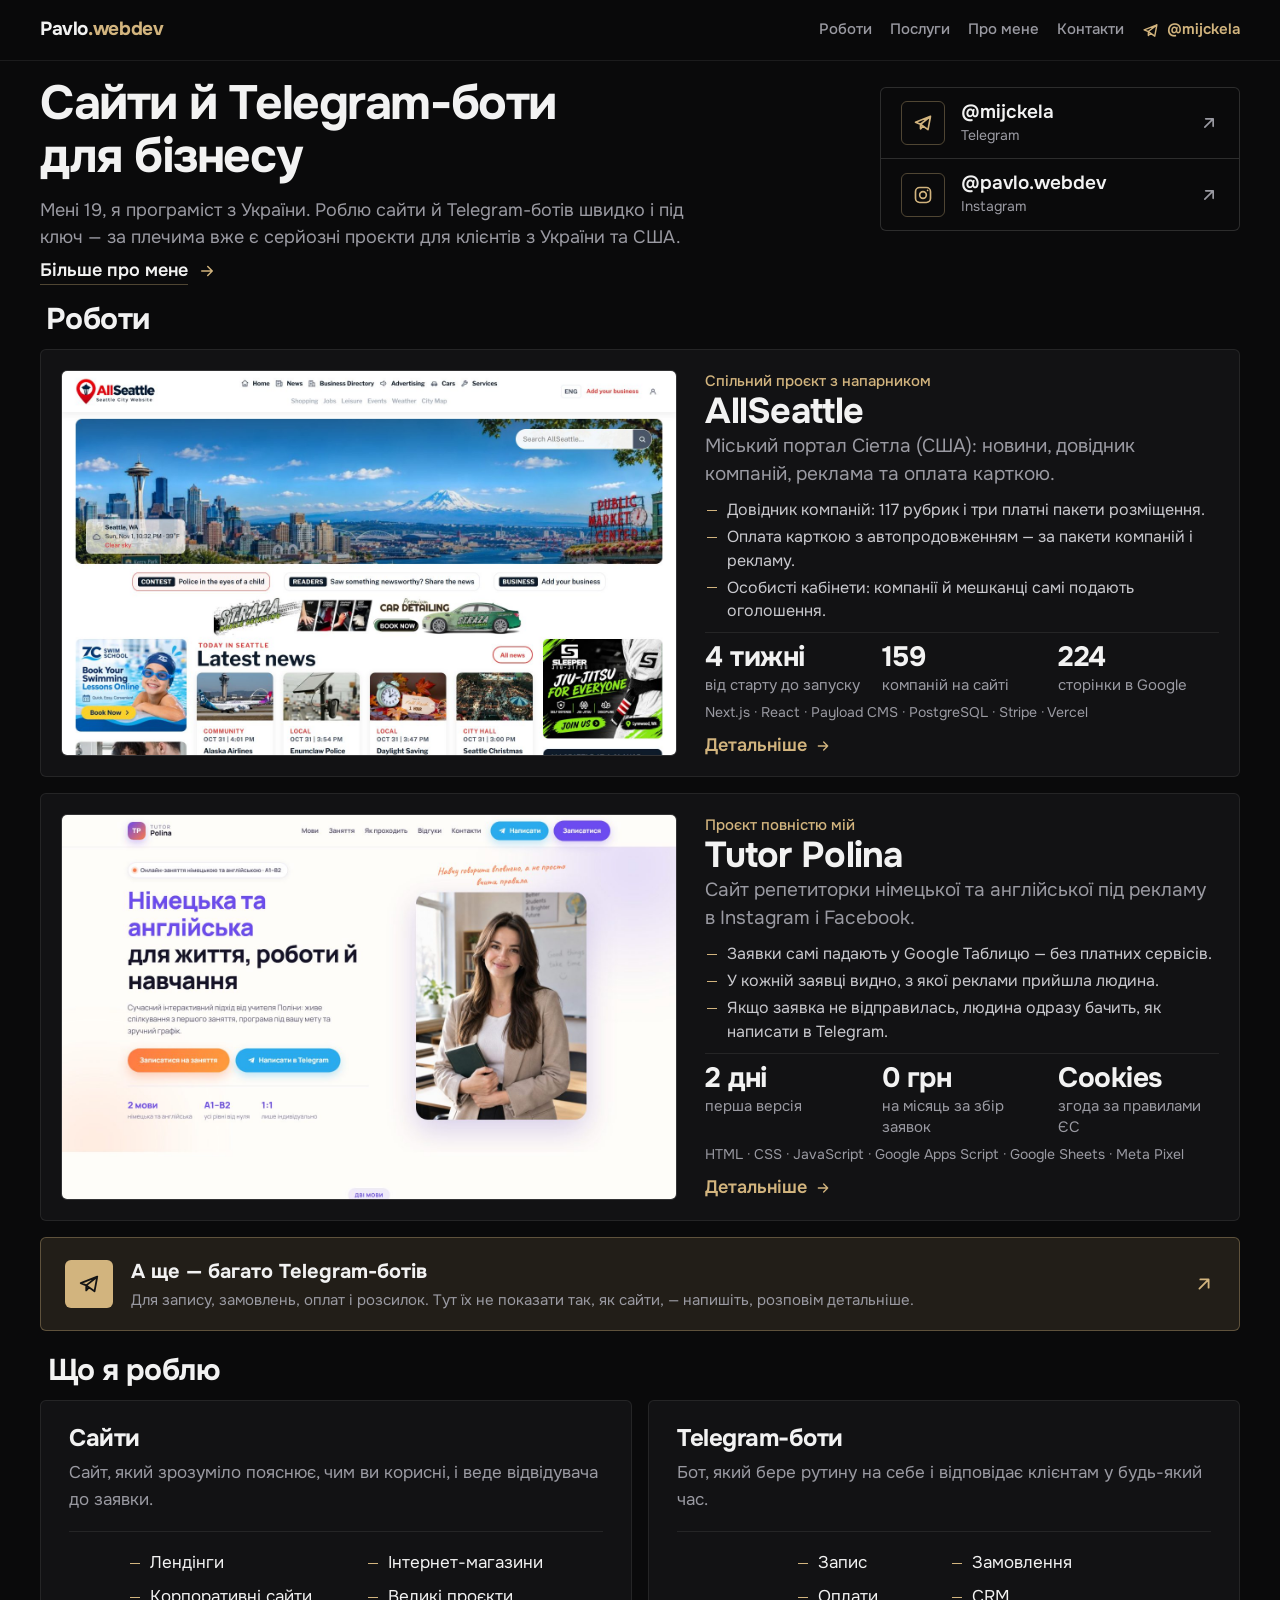
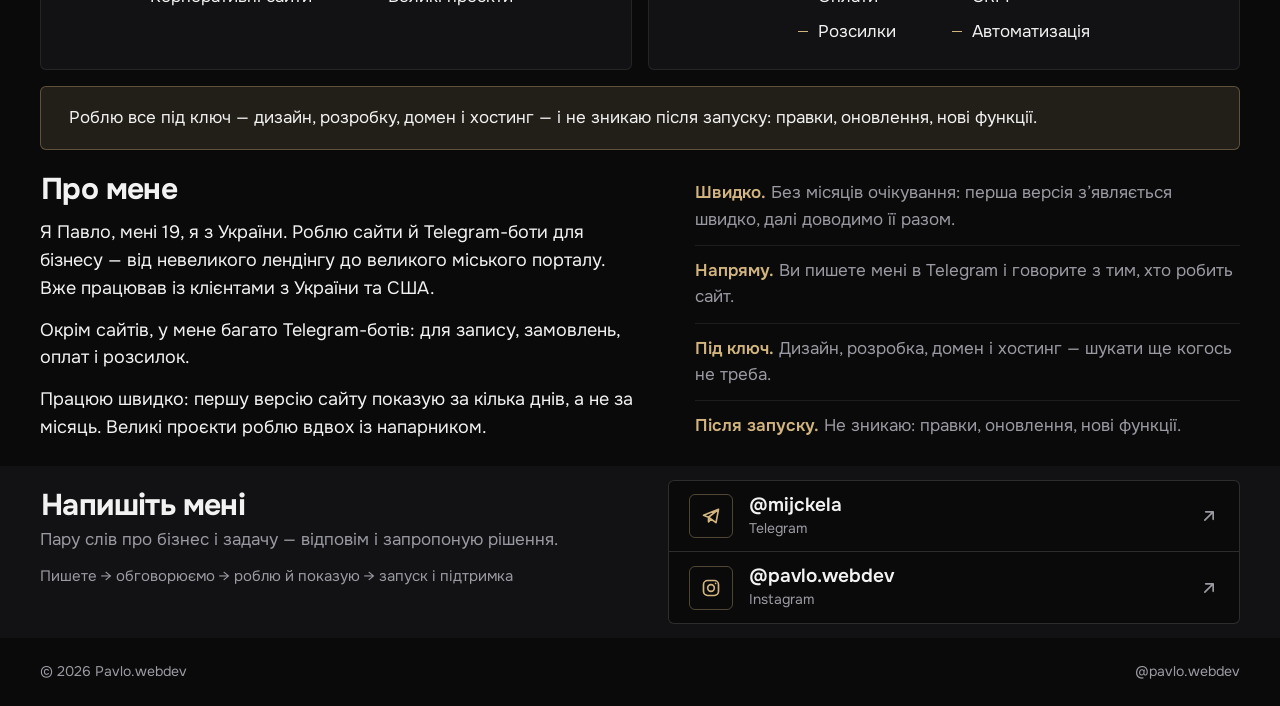
==== index.html @ 4f61b3aa "Portfolio Pavlo.webdev: головна і два кейси (AllSeattle, Tutor Polina) Co-Authored-By: Claude Opus 5" ====
<!doctype html>
<html lang="uk">
<head>
  <meta charset="utf-8">
  <meta name="viewport" content="width=device-width, initial-scale=1">
  <title>Pavlo.webdev — сайти та Telegram-боти під ключ</title>
  <meta name="description" content="Сайти та Telegram-боти під ключ для бізнесу: лендінги, інтернет-магазини, корпоративні сайти, боти для запису, замовлень і оплат. Швидкий запуск і підтримка після запуску.">
  <meta name="theme-color" content="#0A0A0B">

  <meta property="og:type" content="website">
  <meta property="og:locale" content="uk_UA">
  <meta property="og:site_name" content="Pavlo.webdev">
  <meta property="og:title" content="Pavlo.webdev — сайти та Telegram-боти під ключ">
  <meta property="og:description" content="Сайти та Telegram-боти під ключ для бізнесу — швидко. Роботи, послуги та контакти.">
  <meta property="og:image" content="https://mijckela-alt.github.io/pavlo-portfolio/assets/img/avatar-pavlo.png">
  <meta property="og:image:width" content="1080">
  <meta property="og:image:height" content="1080">
  <meta name="twitter:card" content="summary">

  <link rel="icon" type="image/png" href="assets/img/favicon.png">
  <link rel="apple-touch-icon" href="assets/img/apple-touch-icon.png">

  <link rel="preconnect" href="https://fonts.googleapis.com">
  <link rel="preconnect" href="https://fonts.gstatic.com" crossorigin>
  <link href="https://fonts.googleapis.com/css2?family=Onest:wght@400;500;600;700&amp;display=swap" rel="stylesheet">
  <link rel="stylesheet" href="assets/css/style.css">
</head>
<body>
  <a class="skip-link" href="#main">Перейти до змісту</a>

  <header class="header">
    <div class="container header__inner">
      <a class="logo" href="#top" aria-label="Pavlo.webdev — на початок">Pavlo<span>.webdev</span></a>

      <button class="burger" type="button" aria-expanded="false" aria-controls="nav" aria-label="Відкрити меню">
        <span></span><span></span>
      </button>

      <nav class="nav" id="nav" aria-label="Основна навігація">
        <ul class="nav__list">
          <li><a class="nav__link" href="#works">Роботи</a></li>
          <li><a class="nav__link" href="#services">Послуги</a></li>
          <li><a class="nav__link" href="#about">Про мене</a></li>
          <li><a class="nav__link" href="#contacts">Контакти</a></li>
        </ul>
        <a class="nav__tg" href="https://t.me/mijckela" target="_blank" rel="noopener" data-tg>
          <svg viewBox="0 0 24 24" fill="none" stroke="currentColor" stroke-width="2" stroke-linecap="round" stroke-linejoin="round" aria-hidden="true"><path d="M21 4 3 11l6 2.5M21 4l-3 16-9-6.5M21 4 9 13.5V19l3-3.2"/></svg>
          @mijckela
        </a>
      </nav>
    </div>
  </header>

  <main id="main">
    <section class="hero" id="top">
      <div class="container hero__grid">
        <div>
          <h1 class="hero__title">Сайти й <span class="nowrap">Telegram-боти</span><br> для бізнесу</h1>
          <p class="hero__bio">Мені 19, я програміст з України. Роблю сайти й Telegram-ботів швидко і під ключ — за плечима вже є серйозні проєкти для клієнтів з України та США.</p>
          <div class="hero__links">
            <a class="hero__about" href="#about">
              <span>Більше про мене</span>
              <svg viewBox="0 0 24 24" fill="none" stroke="currentColor" stroke-width="2" stroke-linecap="round" stroke-linejoin="round" aria-hidden="true"><path d="M5 12h14M13 6l6 6-6 6"/></svg>
            </a>
          </div>
        </div>

        <ul class="contacts__links hero__contacts" aria-label="Контакти">
          <li>
            <a class="contact-link" href="https://t.me/mijckela" target="_blank" rel="noopener" data-tg>
              <span class="contact-link__icon">
                <svg viewBox="0 0 24 24" fill="none" stroke="currentColor" stroke-width="2" stroke-linecap="round" stroke-linejoin="round" aria-hidden="true"><path d="M21 4 3 11l6 2.5M21 4l-3 16-9-6.5M21 4 9 13.5V19l3-3.2"/></svg>
              </span>
              <span class="contact-link__text">
                <span class="contact-link__handle">@mijckela</span>
                <span class="contact-link__name">Telegram</span>
              </span>
              <svg class="contact-link__arrow" viewBox="0 0 24 24" fill="none" stroke="currentColor" stroke-width="2" stroke-linecap="round" stroke-linejoin="round" aria-hidden="true"><path d="M7 17 17 7M8 7h9v9"/></svg>
            </a>
          </li>
          <li>
            <a class="contact-link" href="https://instagram.com/pavlo.webdev" target="_blank" rel="noopener">
              <span class="contact-link__icon">
                <svg viewBox="0 0 24 24" fill="none" stroke="currentColor" stroke-width="2" stroke-linecap="round" stroke-linejoin="round" aria-hidden="true"><rect x="3" y="3" width="18" height="18" rx="5"/><circle cx="12" cy="12" r="4"/><path d="M17.5 6.5h.01"/></svg>
              </span>
              <span class="contact-link__text">
                <span class="contact-link__handle">@pavlo.webdev</span>
                <span class="contact-link__name">Instagram</span>
              </span>
              <svg class="contact-link__arrow" viewBox="0 0 24 24" fill="none" stroke="currentColor" stroke-width="2" stroke-linecap="round" stroke-linejoin="round" aria-hidden="true"><path d="M7 17 17 7M8 7h9v9"/></svg>
            </a>
          </li>
        </ul>
      </div>
    </section>

    <section class="section section--first" id="works" aria-labelledby="works-title">
      <div class="container">
        <h2 class="section__title section__head" id="works-title">Роботи</h2>

        <div class="works">
          <article class="work">
            <a class="work__cover" href="cases/allseattle.html" tabindex="-1" aria-hidden="true">
              <img src="assets/img/allseattle/desktop-01-home.jpg" width="1440" height="900" alt="Головна сторінка порталу AllSeattle">
            </a>
            <div class="work__body">
              <p class="tag">Спільний проєкт з напарником</p>
              <h3 class="work__title">AllSeattle</h3>
              <p class="work__text">Міський портал Сіетла (США): новини, довідник компаній, реклама та оплата карткою.</p>
              <ul class="list work__list">
                <li>Довідник компаній: 117 рубрик і три платні пакети розміщення.</li>
                <li>Оплата карткою з автопродовженням — за пакети компаній і рекламу.</li>
                <li>Особисті кабінети: компанії й мешканці самі подають оголошення.</li>
              </ul>
              <ul class="work__stats">
                <li><b>4 тижні</b><span>від старту до запуску</span></li>
                <li><b>159</b><span>компаній на сайті</span></li>
                <li><b>224</b><span>сторінки в Google</span></li>
              </ul>
              <p class="work__tech">Next.js · React · Payload CMS · PostgreSQL · Stripe · Vercel</p>
              <a class="link-arrow work__more" href="cases/allseattle.html">
                Детальніше
                <svg viewBox="0 0 24 24" fill="none" stroke="currentColor" stroke-width="2" stroke-linecap="round" stroke-linejoin="round" aria-hidden="true"><path d="M5 12h14M13 6l6 6-6 6"/></svg>
              </a>
            </div>
          </article>

          <article class="work">
            <a class="work__cover" href="cases/polina.html" tabindex="-1" aria-hidden="true">
              <img src="assets/img/polina/desktop-01-hero.jpg" width="1440" height="900" loading="lazy" alt="Перший екран сайту репетиторки Поліни">
            </a>
            <div class="work__body">
              <p class="tag">Проєкт повністю мій</p>
              <h3 class="work__title">Tutor Polina</h3>
              <p class="work__text">Сайт репетиторки німецької та англійської під рекламу в Instagram і Facebook.</p>
              <ul class="list work__list">
                <li>Заявки самі падають у Google Таблицю — без платних сервісів.</li>
                <li>У кожній заявці видно, з якої реклами прийшла людина.</li>
                <li>Якщо заявка не відправилась, людина одразу бачить, як написати в Telegram.</li>
              </ul>
              <ul class="work__stats">
                <li><b>2 дні</b><span>перша версія</span></li>
                <li><b>0 грн</b><span>на місяць за збір заявок</span></li>
                <li><b>Cookies</b><span>згода за правилами ЄС</span></li>
              </ul>
              <p class="work__tech">HTML · CSS · JavaScript · Google Apps Script · Google Sheets · Meta Pixel</p>
              <a class="link-arrow work__more" href="cases/polina.html">
                Детальніше
                <svg viewBox="0 0 24 24" fill="none" stroke="currentColor" stroke-width="2" stroke-linecap="round" stroke-linejoin="round" aria-hidden="true"><path d="M5 12h14M13 6l6 6-6 6"/></svg>
              </a>
            </div>
          </article>
        </div>

        <a class="works__bots" href="https://t.me/mijckela" target="_blank" rel="noopener" data-tg>
          <span class="works__bots-icon">
            <svg viewBox="0 0 24 24" fill="none" stroke="currentColor" stroke-width="2" stroke-linecap="round" stroke-linejoin="round" aria-hidden="true"><path d="M21 4 3 11l6 2.5M21 4l-3 16-9-6.5M21 4 9 13.5V19l3-3.2"/></svg>
          </span>
          <span class="works__bots-text">
            <b>А ще — багато <span class="nowrap">Telegram-ботів</span></b>
            <span>Для запису, замовлень, оплат і розсилок. Тут їх не показати так, як сайти, — напишіть, розповім детальніше.</span>
          </span>
          <svg class="works__bots-arrow" viewBox="0 0 24 24" fill="none" stroke="currentColor" stroke-width="2" stroke-linecap="round" stroke-linejoin="round" aria-hidden="true"><path d="M7 17 17 7M8 7h9v9"/></svg>
        </a>
      </div>
    </section>

    <section class="section" id="services" aria-labelledby="services-title">
      <div class="container">
        <h2 class="section__title section__head" id="services-title">Що я роблю</h2>

        <div class="services">
          <article class="card">
            <h3 class="card__title">Сайти</h3>
            <p class="card__text">Сайт, який зрозуміло пояснює, чим ви корисні, і веде відвідувача до заявки.</p>
            <ul class="card__list">
              <li>Лендінги</li>
              <li>Інтернет-магазини</li>
              <li>Корпоративні сайти</li>
              <li>Великі проєкти</li>
            </ul>
          </article>

          <article class="card">
            <h3 class="card__title">Telegram-боти</h3>
            <p class="card__text">Бот, який бере рутину на себе і відповідає клієнтам у будь-який час.</p>
            <ul class="card__list">
              <li>Запис</li>
              <li>Замовлення</li>
              <li>Оплати</li>
              <li>CRM</li>
              <li>Розсилки</li>
              <li>Автоматизація</li>
            </ul>
          </article>
        </div>

        <p class="services__note">Роблю все під ключ — дизайн, розробку, домен і хостинг — і не зникаю після запуску: правки, оновлення, нові функції.</p>
      </div>
    </section>

    <section class="section" id="about" aria-labelledby="about-title">
      <div class="container about">
        <!-- Фото: покласти assets/img/pavlo.jpg (квадратне, від 600×600) і вставити тут
             <img class="about__photo" src="assets/img/pavlo.jpg" width="600" height="600" alt="Павло"> -->
        <div class="about__grid">
          <div class="about__text">
            <h2 class="section__title section__head" id="about-title">Про мене</h2>
            <p>Я Павло, мені 19, я з України. Роблю сайти й Telegram-боти для бізнесу — від невеликого лендінгу до великого міського порталу. Вже працював із клієнтами з України та США.</p>
            <p>Окрім сайтів, у мене багато Telegram-ботів: для запису, замовлень, оплат і розсилок.</p>
            <p>Працюю швидко: першу версію сайту показую за кілька днів, а не за місяць. Великі проєкти роблю вдвох із напарником.</p>
          </div>
          <ul class="about__points">
            <li><b>Швидко.</b> Без місяців очікування: перша версія з’являється швидко, далі доводимо її разом.</li>
            <li><b>Напряму.</b> Ви пишете мені в Telegram і говорите з тим, хто робить сайт.</li>
            <li><b>Під ключ.</b> Дизайн, розробка, домен і хостинг — шукати ще когось не треба.</li>
            <li><b>Після запуску.</b> Не зникаю: правки, оновлення, нові функції.</li>
          </ul>
        </div>
      </div>
    </section>

    <section class="section" id="contacts" aria-labelledby="contacts-title">
      <div class="container">
        <div class="contacts">
          <div>
            <h2 class="section__title" id="contacts-title">Напишіть мені</h2>
            <p class="section__lead">Пару слів про бізнес і задачу — відповім і запропоную рішення.</p>
            <p class="contacts__flow">Пишете → обговорюємо → роблю й показую → запуск і підтримка</p>
          </div>
          <ul class="contacts__links">
            <li>
              <a class="contact-link" href="https://t.me/mijckela" target="_blank" rel="noopener" data-tg>
                <span class="contact-link__icon">
                  <svg viewBox="0 0 24 24" fill="none" stroke="currentColor" stroke-width="2" stroke-linecap="round" stroke-linejoin="round" aria-hidden="true"><path d="M21 4 3 11l6 2.5M21 4l-3 16-9-6.5M21 4 9 13.5V19l3-3.2"/></svg>
                </span>
                <span class="contact-link__text">
                  <span class="contact-link__handle">@mijckela</span>
                  <span class="contact-link__name">Telegram</span>
                </span>
                <svg class="contact-link__arrow" viewBox="0 0 24 24" fill="none" stroke="currentColor" stroke-width="2" stroke-linecap="round" stroke-linejoin="round" aria-hidden="true"><path d="M7 17 17 7M8 7h9v9"/></svg>
              </a>
            </li>
            <li>
              <a class="contact-link" href="https://instagram.com/pavlo.webdev" target="_blank" rel="noopener">
                <span class="contact-link__icon">
                  <svg viewBox="0 0 24 24" fill="none" stroke="currentColor" stroke-width="2" stroke-linecap="round" stroke-linejoin="round" aria-hidden="true"><rect x="3" y="3" width="18" height="18" rx="5"/><circle cx="12" cy="12" r="4"/><path d="M17.5 6.5h.01"/></svg>
                </span>
                <span class="contact-link__text">
                  <span class="contact-link__handle">@pavlo.webdev</span>
                  <span class="contact-link__name">Instagram</span>
                </span>
                <svg class="contact-link__arrow" viewBox="0 0 24 24" fill="none" stroke="currentColor" stroke-width="2" stroke-linecap="round" stroke-linejoin="round" aria-hidden="true"><path d="M7 17 17 7M8 7h9v9"/></svg>
              </a>
            </li>
          </ul>
        </div>
      </div>
    </section>
  </main>

  <footer class="footer">
    <div class="container footer__inner">
      <p>© 2026 Pavlo.webdev</p>
      <a href="https://instagram.com/pavlo.webdev" target="_blank" rel="noopener">@pavlo.webdev</a>
    </div>
  </footer>

  <script src="assets/js/main.js" defer></script>
</body>
</html>
---- assets/css/style.css ----
/* Pavlo.webdev — портфоліо. Чорно-золотий стиль бренду. */

:root {
  --bg: #0A0A0B;
  --bg-elev: #121214;
  --bg-elev-2: #18181B;
  --line: rgba(255, 255, 255, 0.08);
  --line-strong: rgba(255, 255, 255, 0.14);
  --text: #F2F2F2;
  --muted: #9A9AA2;
  --gold: #D2B47E;
  --gold-hover: #E0C695;
  --gold-soft: rgba(210, 180, 126, 0.12);
  --gold-line: rgba(210, 180, 126, 0.35);

  --font: "Onest", "Segoe UI", system-ui, -apple-system, sans-serif;
  --container: 1200px;
  --gutter: 20px;
  --radius: 6px;
  --radius-sm: 4px;
  --header-h: 60px;
  --section-y: 40px;
}

*,
*::before,
*::after { box-sizing: border-box; }

html {
  -webkit-text-size-adjust: 100%;
  scroll-padding-top: calc(var(--header-h) + 12px);
}

@media (prefers-reduced-motion: no-preference) {
  html { scroll-behavior: smooth; }
}

body {
  margin: 0;
  background: var(--bg);
  color: var(--text);
  font-family: var(--font);
  font-size: 17px;
  line-height: 1.55;
  -webkit-font-smoothing: antialiased;
  overflow-x: hidden;
}

img, video { display: block; max-width: 100%; height: auto; }

a { color: inherit; text-decoration: none; }

h1, h2, h3 {
  margin: 0;
  font-weight: 700;
  line-height: 1.15;
  letter-spacing: -0.02em;
  overflow-wrap: break-word;
}

p { margin: 0; }

ul, ol { margin: 0; padding: 0; list-style: none; }

figure { margin: 0; }

.nowrap { white-space: nowrap; }

:focus-visible {
  outline: 2px solid var(--gold);
  outline-offset: 3px;
  border-radius: 6px;
}

.container {
  width: 100%;
  max-width: calc(var(--container) + var(--gutter) * 2);
  margin: 0 auto;
  padding: 0 var(--gutter);
}

.gold { color: var(--gold); }

.skip-link {
  position: absolute;
  left: 12px;
  top: -60px;
  z-index: 200;
  padding: 10px 16px;
  background: var(--gold);
  color: var(--bg);
  font-weight: 700;
  border-radius: var(--radius-sm);
}
.skip-link:focus { top: 12px; }

/* ---------- Кнопки ---------- */

.btn {
  display: inline-flex;
  align-items: center;
  justify-content: center;
  gap: 10px;
  min-height: 48px;
  padding: 0 22px;
  border: 1px solid transparent;
  border-radius: var(--radius-sm);
  font: inherit;
  font-size: 16px;
  font-weight: 600;
  cursor: pointer;
  transition: background-color .2s, border-color .2s, color .2s;
}

.btn svg { width: 18px; height: 18px; flex: none; }

.btn--gold { background: var(--gold); color: #141414; }
.btn--gold:hover { background: var(--gold-hover); }

.btn--ghost { border-color: var(--line-strong); color: var(--text); }
.btn--ghost:hover { border-color: var(--gold); color: var(--gold); }

.btn--sm { min-height: 44px; padding: 0 18px; font-size: 15px; }

.link-arrow {
  display: inline-flex;
  align-items: center;
  gap: 8px;
  min-height: 44px;
  color: var(--gold);
  font-weight: 600;
}
.link-arrow svg { width: 16px; height: 16px; }

/* ---------- Шапка ---------- */

.header {
  position: sticky;
  top: 0;
  z-index: 100;
  background: rgba(10, 10, 11, 0.92);
  border-bottom: 1px solid var(--line);
}

.header__inner {
  display: flex;
  align-items: center;
  justify-content: space-between;
  gap: 24px;
  height: var(--header-h);
}

.logo {
  display: inline-flex;
  align-items: center;
  min-height: 44px;
  font-size: 19px;
  font-weight: 700;
  letter-spacing: -0.02em;
  white-space: nowrap;
}
.logo span { color: var(--gold); }

.nav {
  display: flex;
  align-items: center;
  gap: 18px;
}

.nav__list { display: flex; gap: 18px; }

.nav__link {
  display: inline-flex;
  align-items: center;
  min-height: 44px; /* зручно натискати пальцем на планшеті */
  color: var(--muted);
  font-size: 15px;
  font-weight: 500;
  transition: color .2s;
}
.nav__link:hover { color: var(--text); }

/* контакт у шапці — простим посиланням, без кнопки */
.nav__tg {
  display: inline-flex;
  align-items: center;
  gap: 8px;
  min-height: 44px;
  color: var(--gold);
  font-size: 15px;
  font-weight: 600;
  transition: color .2s;
}
.nav__tg svg { width: 17px; height: 17px; }
.nav__tg:hover { color: var(--gold-hover); }

.burger {
  display: none;
  width: 44px;
  height: 44px;
  margin-right: -10px;
  padding: 0;
  border: 0;
  background: none;
  color: var(--text);
  cursor: pointer;
}
.burger span {
  display: block;
  width: 22px;
  height: 2px;
  margin: 6px auto;
  background: currentColor;
  border-radius: 2px;
  transition: transform .25s, opacity .25s;
}
.burger[aria-expanded="true"] span:first-child { transform: translateY(4px) rotate(45deg); }
.burger[aria-expanded="true"] span:last-child { transform: translateY(-4px) rotate(-45deg); }

@media (max-width: 880px) {
  .burger { display: block; }

  .nav {
    position: absolute;
    top: var(--header-h);
    left: 0;
    right: 0;
    flex-direction: column;
    align-items: stretch;
    gap: 8px;
    padding: 8px var(--gutter) 20px;
    background: var(--bg);
    border-bottom: 1px solid var(--line);
    display: none;
  }
  .nav.is-open { display: flex; }

  .nav__list { flex-direction: column; gap: 0; }
  .nav__link {
    display: flex;
    align-items: center;
    min-height: 48px;
    font-size: 18px;
    color: var(--text);
    border-bottom: 1px solid var(--line);
  }
  .nav__tg { margin-top: 4px; font-size: 18px; }
}

/* ---------- Секції ---------- */

/* зверху у всіх блоків однаково: 10px + 8px над заголовком */
.section { padding: 10px 0 var(--section-y); }
#works { padding: 10px 0 4px; }
#services { padding-bottom: 4px; }

.section__title {
  max-width: 820px;
  padding-left: 8px;
  font-size: clamp(24px, 3vw, 30px);
}
#about-title,
#contacts-title { padding-left: 1px; }
#works-title { padding-left: 6px; }
#cta-title { padding-left: 0; }
/* «Хочете такий сайт?» — по висоті посередині навпроти контактів */
.case-cta .contacts { align-items: center; }
.case-cta .section__lead { max-width: 480px; }

.section__lead {
  max-width: 560px;
  margin-top: 4px;
  color: var(--muted);
}

/* заголовок блоку трохи нижче, ближче до свого тексту; загальна висота та сама */
.section__head { margin: 8px 0 12px; }

/* ---------- Перший екран ---------- */

.hero {
  padding: 16px 0 0;
}

/* текст зліва, контакти справа */
.hero__grid {
  display: grid;
  grid-template-columns: minmax(0, 1fr) 360px;
  align-items: center;
  gap: 24px 56px;
}
/* контакти справа — верхом урівень із заголовком */
@media (min-width: 981px) { .hero__contacts { align-self: start; margin-top: 10px; } }

@media (max-width: 980px) {
  .hero__grid { grid-template-columns: 1fr; }
  .hero__contacts { max-width: 420px; }
}

/* обидва посилання в один рядок під біографією */
.hero__links {
  display: flex;
  flex-wrap: wrap;
  gap: 12px 36px;
  margin-top: 6px;
}

.hero__bio {
  max-width: 680px;
  margin-top: 14px;
  color: var(--muted);
  font-size: 18px;
  line-height: 1.5;
}

.hero__title {
  max-width: 900px;
  font-size: clamp(28px, 3.8vw, 48px);
  line-height: 1.1;
  letter-spacing: -0.03em;
}

/* «Більше про мене» — у тому ж стилі, що й «Мої роботи», але білим текстом */
.hero__about {
  display: inline-flex;
  align-items: center;
  gap: 10px;
  color: var(--text);
  font-size: 18px;
  font-weight: 600;
  transition: color .2s;
}
.hero__about span {
  text-decoration: underline 1px var(--gold-line);
  text-underline-offset: 8px;
  transition: text-decoration-color .2s;
}
.hero__about svg {
  width: 18px;
  height: 18px;
  color: var(--gold);
  transition: transform .2s;
}
.hero__about:hover { color: var(--gold); }
.hero__about:hover span { text-decoration-color: var(--gold); }
.hero__about:hover svg { transform: translateX(3px); }

@media (max-width: 880px) {
  .hero__bio { font-size: 16px; }
}

/* ---------- Роботи ---------- */

/* скріншот зліва, текст справа; проєкти розділені лінією, без «коробок» */
/* кожна робота — окрема картка в рамці, як картки послуг */
.work {
  display: grid;
  grid-template-columns: minmax(0, 1.2fr) minmax(0, 1fr);
  align-items: start;
  gap: 28px;
  padding: 20px;
  background: var(--bg-elev);
  border: 1px solid var(--line);
  border-radius: var(--radius);
}
.work + .work { margin-top: 16px; }

.work__cover {
  display: block;
  overflow: hidden;
  border: 1px solid var(--line-strong);
  border-radius: var(--radius);
  transition: border-color .25s;
}
.work__cover:hover { border-color: var(--gold-line); }
.work__cover img {
  width: 100%;
  aspect-ratio: 16 / 10;
  object-fit: cover;
  object-position: top;
}

.work__body {
  display: flex;
  flex-direction: column;
}

.tag {
  align-self: flex-start;
  margin-bottom: 8px;
  color: var(--gold);
  font-size: 15px;
  font-weight: 500;
}

.work__title { font-size: clamp(26px, 3vw, 36px); line-height: 1.05; }

.work__text {
  margin-top: 2px;
  line-height: 1.45;
  color: var(--muted);
  font-size: clamp(17px, 1.5vw, 19px);
}

.work__stats {
  display: grid;
  grid-template-columns: repeat(3, minmax(0, 1fr));
  gap: 16px;
  margin: 10px 0 6px;
  padding-top: 8px;
  border-top: 1px solid var(--line);
}
.work__stats b {
  display: block;
  font-size: clamp(22px, 2.4vw, 28px);
  font-weight: 700;
  letter-spacing: -0.02em;
  line-height: 1.15;
}
.work__stats span {
  display: block;
  margin-top: 2px;
  color: var(--muted);
  font-size: 15px;
  line-height: 1.4;
}

/* скріншот відгуку з Telegram (сторінка кейсу) */
/* однаково повітря над і під відгуком (під посиланням і так є запас від min-height) */
.case-block.case-block--review { padding: 2px 0 0; }
.case-block--review .case-block__label { transform: translateY(-2px); }
/* «Скріншоти» і «Відео»: ~28px від попереднього блоку, як навколо відгуку */
.case-block.case-block--wide { padding-top: 0; margin-top: -12px; }
/* решта блоків («Моя робота», «Технології») — теж ~28px від попереднього */
.case-block + .case-block:not(.case-block--wide):not(.case-block--review) { margin-top: -29px; }
/* після відгуку нижнього падінгу немає, тож «Технології» підтягуємо менше */
.case-block.case-block--review + .case-block:not(.case-block--wide):not(.case-block--review) { margin-top: -15px; }
/* «Задача» — так само ~28px від обкладинки */
.case-block:first-child { margin-top: -30px; }
@media (max-width: 880px) { .case-block:first-child { margin-top: -28px; } }
.case-review { max-width: 420px; margin-top: 14px; }
.case-review figcaption { margin-top: 4px; }

.work__list { margin-top: 10px; font-size: 16px; line-height: 1.45; }
.work__body .tag { margin-bottom: 0; }
.list.work__list li + li { margin-top: 4px; }
.work__tech { color: var(--muted); font-size: 14px; }

/* нижній «запас» посилання (min-height 44px) не роздуває картку */
.work__more { margin-top: 0; margin-bottom: -12px; align-self: flex-start; font-size: 18px; }

@media (max-width: 880px) {
  .work { grid-template-columns: 1fr; gap: 16px; padding: 16px; }
  #works .works__bots { margin-top: 16px; }
}

@media (max-width: 420px) {
  .work__stats { grid-template-columns: 1fr; gap: 10px; }
  .work__stats li { display: flex; align-items: baseline; gap: 10px; }
  .work__stats span { margin-top: 0; }
}

/* смуга під роботами: боти, яких не видно на скріншотах */
.works__bots {
  display: flex;
  align-items: center;
  gap: 18px;
  margin-top: 16px;
  padding: 18px 24px;
  background: var(--gold-soft);
  border: 1px solid var(--gold-line);
  border-radius: var(--radius);
  transition: border-color .2s;
}
.works__bots:hover { border-color: var(--gold); }

.works__bots-icon {
  display: grid;
  place-items: center;
  width: 48px;
  height: 48px;
  flex: none;
  color: #141414;
  background: var(--gold);
  border-radius: var(--radius);
}
.works__bots-icon svg { width: 22px; height: 22px; }

.works__bots-text {
  display: flex;
  flex-direction: column;
  flex: 1;
  min-width: 0;
}
.works__bots-text b { font-size: 20px; font-weight: 700; }
.works__bots-text > span { margin-top: 2px; color: var(--muted); font-size: 15px; }

.works__bots-arrow {
  width: 22px;
  height: 22px;
  flex: none;
  color: var(--gold);
  transition: transform .2s;
}
.works__bots:hover .works__bots-arrow { transform: translate(2px, -2px); }

@media (max-width: 600px) {
  .works__bots { align-items: flex-start; padding: 16px; gap: 14px; }
  .works__bots-icon { width: 40px; height: 40px; }
  .works__bots-arrow { display: none; }
}

/* ---------- Послуги ---------- */

.services {
  display: grid;
  grid-template-columns: repeat(2, minmax(0, 1fr));
  gap: 16px;
}

.card {
  padding: 24px 28px;
  background: var(--bg-elev);
  border: 1px solid var(--line);
  border-radius: var(--radius);
}

.card__title { font-size: 24px; }

.card__text {
  margin-top: 8px;
  color: var(--muted);
}

/* види робіт — у дві колонки із золотою рискою, по центру картки */
.card__list {
  display: grid;
  grid-template-columns: repeat(2, auto);
  justify-content: center;
  gap: 8px 56px;
  margin-top: 18px;
  padding-top: 18px;
  border-top: 1px solid var(--line);
}
.card__list li {
  position: relative;
  padding-left: 20px;
}
.card__list li::before {
  content: "";
  position: absolute;
  left: 0;
  top: 0.75em;
  width: 10px;
  height: 1px;
  background: var(--gold);
}

.services__note {
  margin-top: 16px;
  padding: 18px 28px;
  border: 1px solid var(--gold-line);
  border-radius: var(--radius);
  background: var(--gold-soft);
}

@media (max-width: 880px) {
  .services { grid-template-columns: 1fr; }
  .card, .services__note { padding: 20px; }
}

@media (max-width: 420px) {
  .card__list { grid-template-columns: auto; }
}

/* ---------- Про мене ---------- */

.about__grid {
  display: grid;
  grid-template-columns: minmax(0, 1.1fr) minmax(0, 1fr);
  align-items: start;
  gap: 24px 56px;
}

.about__text { font-size: 18px; }
.about__text p + p { margin-top: 14px; }

/* короткі тези з жирним початком */
.about__points li {
  padding: 12px 0;
  border-top: 1px solid var(--line);
  color: var(--muted);
}
.about__points { margin-top: 16px; }
.about__points li:first-child { padding-top: 0; border-top: 0; }
.about__points li:last-child { padding-bottom: 0; }
#about { padding: 10px 0 24px; }
.about__points b { color: var(--gold); font-weight: 600; }

@media (max-width: 880px) {
  .about__grid { grid-template-columns: 1fr; }
}

/* ---------- Контакти ---------- */

#contacts { padding: 14px 0; background: var(--bg-elev); }

/* текст зліва, справа — великі рядки-посилання замість кнопок */
.contacts {
  display: grid;
  grid-template-columns: minmax(0, 1fr) minmax(0, 1fr);
  align-items: start;
  gap: 20px 56px;
}
.contacts .section__title { margin-top: 8px; }

.contacts__flow {
  margin-top: 12px;
  color: var(--muted);
  font-size: 15px;
}

.contacts__links {
  border: 1px solid var(--line-strong);
  border-radius: var(--radius);
  background: var(--bg);
}
.contacts__links li + li { border-top: 1px solid var(--line-strong); }

.contact-link {
  display: flex;
  align-items: center;
  gap: 16px;
  padding: 12px 20px;
  transition: background-color .2s;
}
.contact-link:hover { background: var(--gold-soft); }

.contact-link__icon {
  display: grid;
  place-items: center;
  width: 44px;
  height: 44px;
  flex: none;
  color: var(--gold);
  border: 1px solid var(--gold-line);
  border-radius: var(--radius);
}
.contact-link__icon svg { width: 20px; height: 20px; }

.contact-link__text {
  display: flex;
  flex-direction: column;
  flex: 1;
  min-width: 0;
}
.contact-link__handle {
  font-size: 19px;
  font-weight: 600;
  line-height: 1.3;
}
.contact-link__name {
  color: var(--muted);
  font-size: 14px;
}

.contact-link__arrow {
  width: 20px;
  height: 20px;
  flex: none;
  color: var(--muted);
  transition: color .2s, transform .2s;
}
.contact-link:hover .contact-link__arrow { color: var(--gold); transform: translate(2px, -2px); }

/* невеликі планшети: дві окремі компактні плашки в один ряд по центру */
@media (min-width: 601px) and (max-width: 980px) {
  .hero__contacts.contacts__links {
    display: flex;
    justify-content: center;
    gap: 16px;
    max-width: none;
    border: 0;
    background: none;
  }
  .hero__contacts li {
    width: 270px;
    overflow: hidden;
    background: var(--bg);
    border: 1px solid var(--line-strong);
    border-radius: var(--radius);
  }
  .hero__contacts li + li { border-top: 1px solid var(--line-strong); }
  .hero__contacts .contact-link { gap: 12px; padding: 10px 14px; }
  .hero__contacts .contact-link__icon { width: 36px; height: 36px; }
  .hero__contacts .contact-link__icon svg { width: 18px; height: 18px; }
  .hero__contacts .contact-link__handle { font-size: 17px; }
  .hero__contacts .contact-link__name { font-size: 13px; }
  .hero__contacts .contact-link__arrow { width: 18px; height: 18px; }
}

@media (max-width: 880px) {
  .contacts { grid-template-columns: 1fr; }
}

@media (max-width: 420px) {
  .contact-link { padding: 14px 16px; }
}

/* ---------- Підвал ---------- */

.footer {
  padding: 12px 0;
  color: var(--muted);
  font-size: 14px;
}
.footer__inner {
  display: flex;
  flex-wrap: wrap;
  align-items: center;
  justify-content: space-between;
  gap: 12px;
}
.footer a {
  display: inline-flex;
  align-items: center;
  min-height: 44px;
}
.footer a:hover { color: var(--gold); }

/* ---------- Сторінка кейсу ---------- */

.case-hero {
  padding: 8px 0 32px;
}

.back {
  display: inline-flex;
  align-items: center;
  gap: 8px;
  min-height: 44px;
  margin-bottom: 3px;
  color: var(--muted);
  font-size: 15px;
  font-weight: 500;
  transition: color .2s;
}
.back:hover { color: var(--text); }
.back svg { width: 16px; height: 16px; }

.case-hero__title {
  max-width: 980px;
  font-size: clamp(28px, 4vw, 46px);
  line-height: 1.1;
  letter-spacing: -0.03em;
}

.case-hero__lead {
  max-width: 720px;
  margin-top: 12px;
  color: var(--muted);
  font-size: clamp(16px, 1.6vw, 18px);
}

.case-hero__meta {
  display: flex;
  flex-wrap: wrap;
  align-items: center;
  gap: 8px 24px;
  margin-top: 0;
}
.case-hero__meta .tag { margin: 0; align-self: center; font-size: 17px; }
@media (max-width: 420px) {
  /* на телефоні підпис і посилання вміщаються в один рядок */
  .case-hero__meta { column-gap: 16px; }
  .case-hero__meta .tag { font-size: 15px; }
}

.case-hero__cover {
  margin-top: 2px;
  overflow: hidden;
  border: 1px solid var(--line-strong);
  border-radius: var(--radius);
}

.case-block {
  display: grid;
  grid-template-columns: 160px minmax(0, 1fr);
  gap: 24px;
  padding: 28px 0;
}

.case-block__label {
  color: var(--gold);
  font-size: 15px;
  font-weight: 600;
}

.case-block__body { max-width: 780px; }
.case-block__body > * + * { margin-top: 14px; }
.case-block__body h2 { font-size: clamp(22px, 2.6vw, 28px); }
.case-block__body h3 { font-size: 18px; }
.case-block__body p { color: #C9C9CE; }
.case-block__body .muted { color: var(--muted); }

.case-block--wide { grid-template-columns: 1fr; gap: 12px; }
.case-block--wide .case-block__body { max-width: none; }
/* підпис над заголовком: трохи правіше й ближче до заголовка, сам заголовок не зсувається */
.case-block__label { position: relative; left: 4px; top: 8px; }
/* підпис збоку — по центру між початком лінії та початком тексту блоку (колонка + gap) */
.case-block:not(.case-block--wide) .case-block__label {
  left: 0;
  margin-right: -24px;
  text-align: center;
}
/* поруч не заголовок, а один рядок тексту — без зсуву вниз */
@media (min-width: 881px) {
  .case-block:not(.case-block--wide) .case-block__label { top: 4px; }
  #tech-title { top: 2px; }
}

.list li {
  position: relative;
  padding-left: 22px;
  color: #C9C9CE;
}
.list li + li { margin-top: 8px; }
.list li::before {
  content: "";
  position: absolute;
  left: 2px;
  top: 0.72em;
  width: 10px;
  height: 1px;
  background: var(--gold);
}

.mine {
  padding: 4px 0 4px 20px;
  border-left: 2px solid var(--gold);
}
.mine h3 { color: var(--gold); }
.mine p { margin-top: 8px; color: var(--text); }
.mine p + p { color: var(--muted); }

.phase {
  padding-top: 16px;
}
.phase h3 { margin-bottom: 8px; }
.phase h3 small {
  margin-left: 8px;
  color: var(--gold);
  font-size: 15px;
  font-weight: 500;
  letter-spacing: 0;
}

.tech { color: var(--text); font-weight: 600; }

@media (max-width: 880px) {
  .case-hero { padding: 4px 0 24px; }
  .back { margin-bottom: 1px; }
  .case-hero__cover { margin-top: 1px; }
  .case-block {
    grid-template-columns: 1fr;
    gap: 8px;
    padding: 24px 0;
  }
  .case-block:not(.case-block--wide) .case-block__label { left: 4px; top: 7px; margin-right: 0; text-align: left; }
}

/* ---------- Галерея і відео ---------- */

.gallery {
  display: grid;
  grid-template-columns: repeat(2, minmax(0, 1fr));
  gap: 24px 20px;
}

/* Ширина колонок підібрана так, щоб скріншот 1440×900 і телефон 390×844 мали однакову висоту */
.pair {
  display: grid;
  grid-template-columns: minmax(0, 3.46fr) minmax(0, 1fr);
  gap: 12px;
  align-items: start;
}

.pair figcaption {
  grid-column: 1 / -1;
  color: var(--muted);
  font-size: 14px;
}

.shot {
  display: block;
  overflow: hidden;
  background: var(--bg-elev);
  border: 1px solid var(--line);
  border-radius: var(--radius-sm);
  cursor: zoom-in;
  transition: border-color .2s;
}
.shot:hover { border-color: var(--gold-line); }
.shot img { width: 100%; }

.pair--video { gap: 16px; }
.pair--video video {
  width: 100%;
  background: #000;
  border: 1px solid var(--line);
  border-radius: var(--radius-sm);
}

@media (max-width: 980px) {
  .gallery { grid-template-columns: 1fr; gap: 20px; }
}

@media (max-width: 480px) {
  .pair { gap: 8px; }
}

/* той самий блок, що й «Напишіть мені» на головній */
.case-cta {
  padding: 16px 0;
  background: var(--bg-elev);
}

/* ---------- Лайтбокс ---------- */

.lightbox {
  position: fixed;
  inset: 0;
  z-index: 300;
  display: none;
  align-items: center;
  justify-content: center;
  padding: 64px 72px;
  background: rgba(5, 5, 6, 0.94);
}
.lightbox.is-open { display: flex; }

.lightbox__img {
  max-width: 100%;
  max-height: 100%;
  width: auto;
  height: auto;
  object-fit: contain;
  border-radius: 8px;
  box-shadow: 0 24px 80px rgba(0, 0, 0, 0.6);
}

.lightbox__btn {
  position: absolute;
  display: grid;
  place-items: center;
  width: 48px;
  height: 48px;
  padding: 0;
  color: var(--text);
  background: rgba(255, 255, 255, 0.08);
  border: 1px solid var(--line-strong);
  border-radius: 50%;
  cursor: pointer;
  transition: background-color .2s, color .2s;
}
.lightbox__btn:hover { background: var(--gold); color: #141414; }
.lightbox__btn svg { width: 20px; height: 20px; }

.lightbox__close { top: 12px; right: 12px; }
.lightbox__prev { left: 12px; top: 50%; transform: translateY(-50%); }
.lightbox__next { right: 12px; top: 50%; transform: translateY(-50%); }
.lightbox.is-single .lightbox__prev,
.lightbox.is-single .lightbox__next { display: none; }

.lightbox__caption {
  position: absolute;
  left: 72px;
  right: 72px;
  bottom: 18px;
  color: var(--muted);
  font-size: 14px;
  text-align: center;
}

@media (max-width: 700px) {
  .lightbox { padding: 72px 12px 96px; }
  .lightbox__close { top: 12px; right: 12px; }
  .lightbox__prev, .lightbox__next { top: auto; bottom: 20px; transform: none; }
  .lightbox__prev { left: 16px; }
  .lightbox__next { right: 16px; }
  .lightbox__caption { left: 76px; right: 76px; bottom: 30px; }
}

body.is-locked { overflow: hidden; }

@media (prefers-reduced-motion: reduce) {
  *, *::before, *::after {
    transition-duration: 0.01ms !important;
    animation-duration: 0.01ms !important;
  }
}

/* ---------- Мобільні відступи ---------- */

@media (max-width: 880px) {
  :root { --section-y: 32px; --header-h: 56px; }
  .hero { padding: 14px 0 0; }
  #works { padding-top: 8px; }
}

@media (max-width: 400px) {
  :root { --gutter: 16px; }
  body { font-size: 16px; }
}
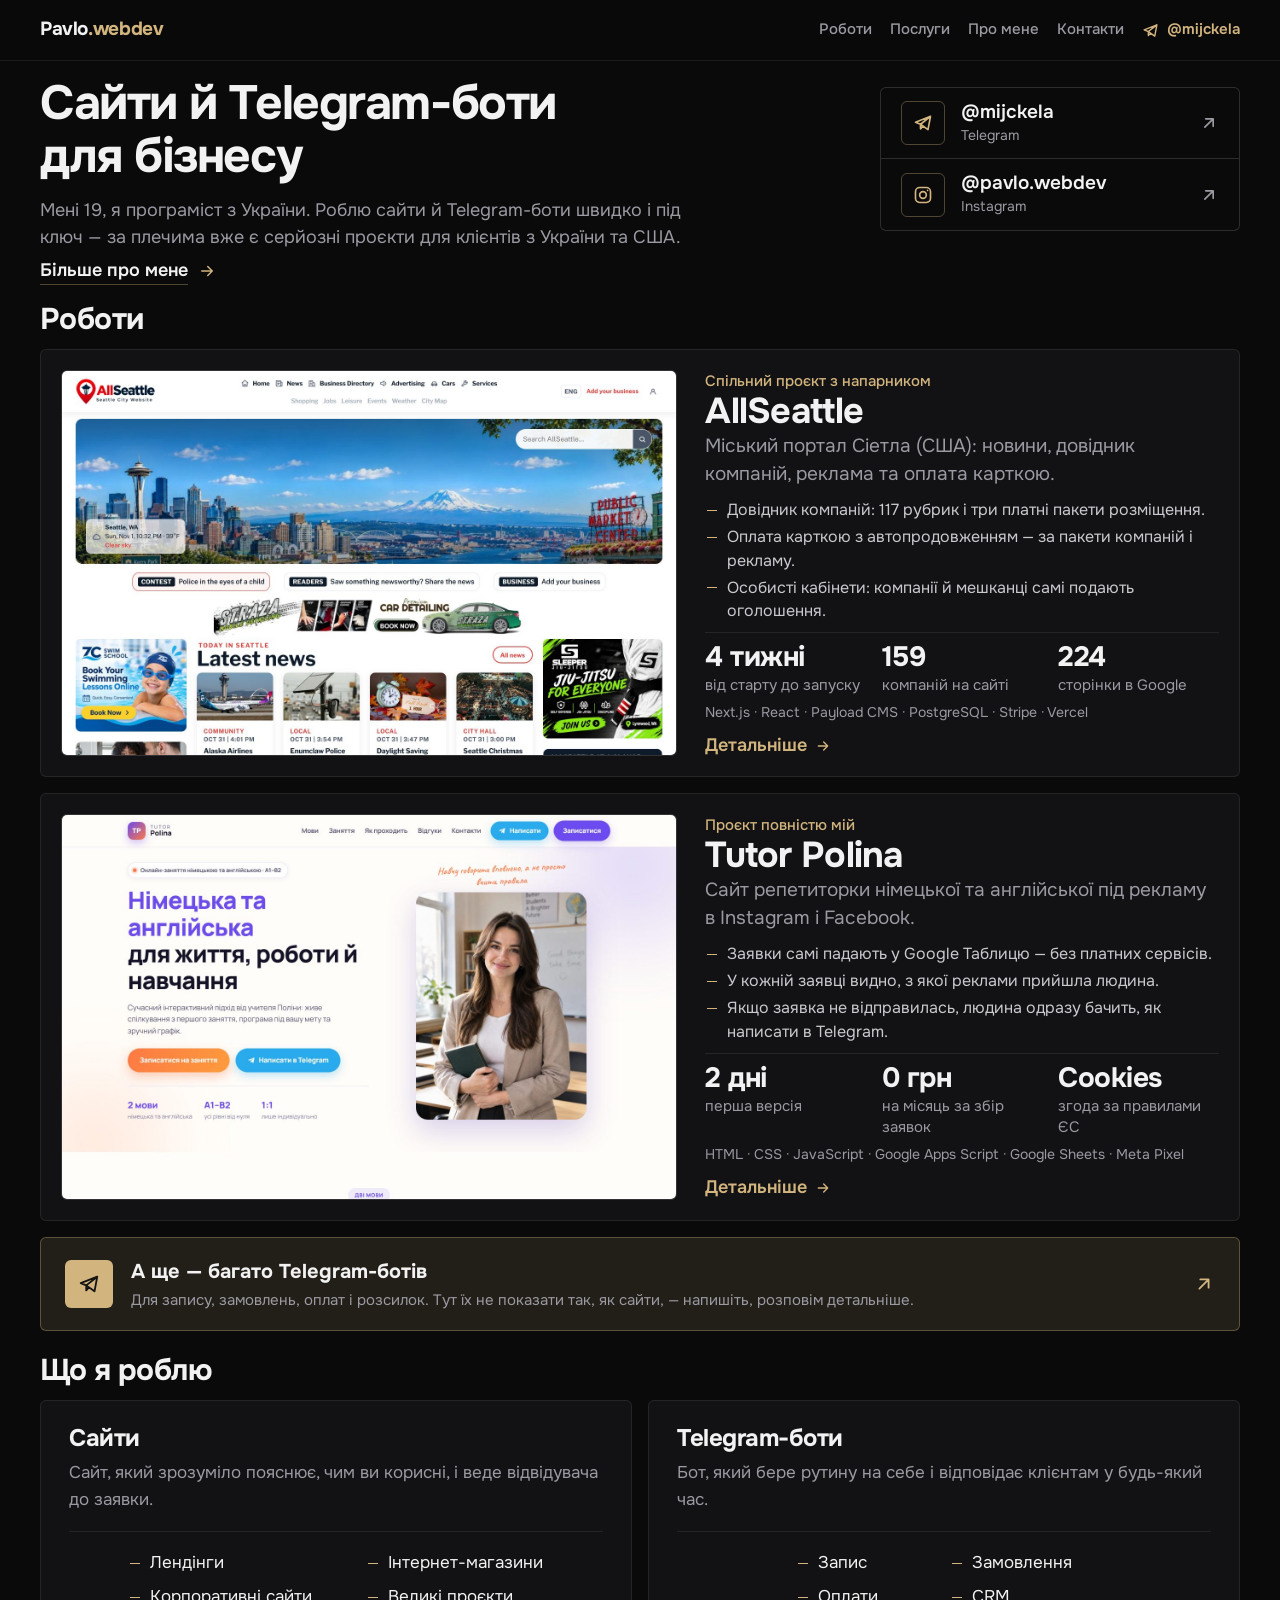
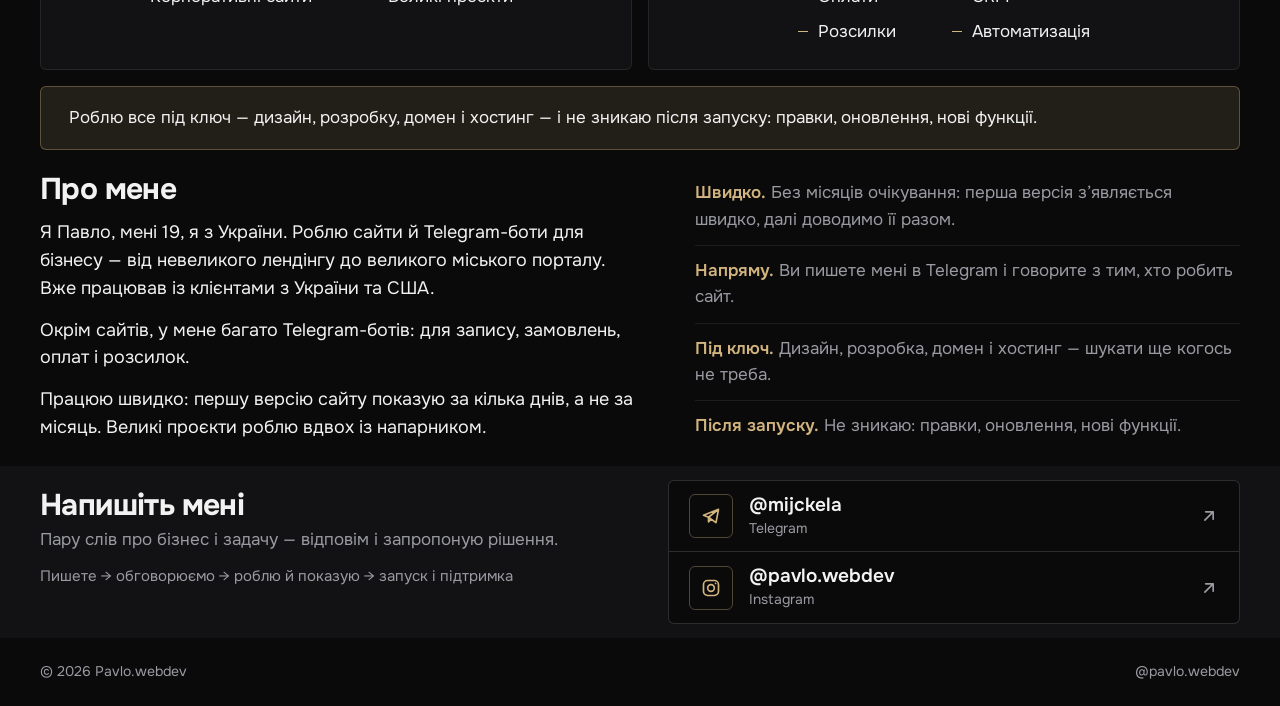
==== commit b5559153: "Заголовки секцій без зсуву вліво, «Роблю сайти й Telegram-боти» Co-Authored-By: Claude Opus 5.5 <nor" ====
--- a/index.html
+++ b/index.html
@@ -56,7 +56,7 @@
       <div class="container hero__grid">
         <div>
           <h1 class="hero__title">Сайти й <span class="nowrap">Telegram-боти</span><br> для бізнесу</h1>
-          <p class="hero__bio">Мені 19, я програміст з України. Роблю сайти й Telegram-ботів швидко і під ключ — за плечима вже є серйозні проєкти для клієнтів з України та США.</p>
+          <p class="hero__bio">Мені 19, я програміст з України. Роблю сайти й Telegram-боти швидко і під ключ — за плечима вже є серйозні проєкти для клієнтів з України та США.</p>
           <div class="hero__links">
             <a class="hero__about" href="#about">
               <span>Більше про мене</span>
--- a/assets/css/style.css
+++ b/assets/css/style.css
@@ -256,13 +256,8 @@
 
 .section__title {
   max-width: 820px;
-  padding-left: 8px;
   font-size: clamp(24px, 3vw, 30px);
 }
-#about-title,
-#contacts-title { padding-left: 1px; }
-#works-title { padding-left: 6px; }
-#cta-title { padding-left: 0; }
 /* «Хочете такий сайт?» — по висоті посередині навпроти контактів */
 .case-cta .contacts { align-items: center; }
 .case-cta .section__lead { max-width: 480px; }
